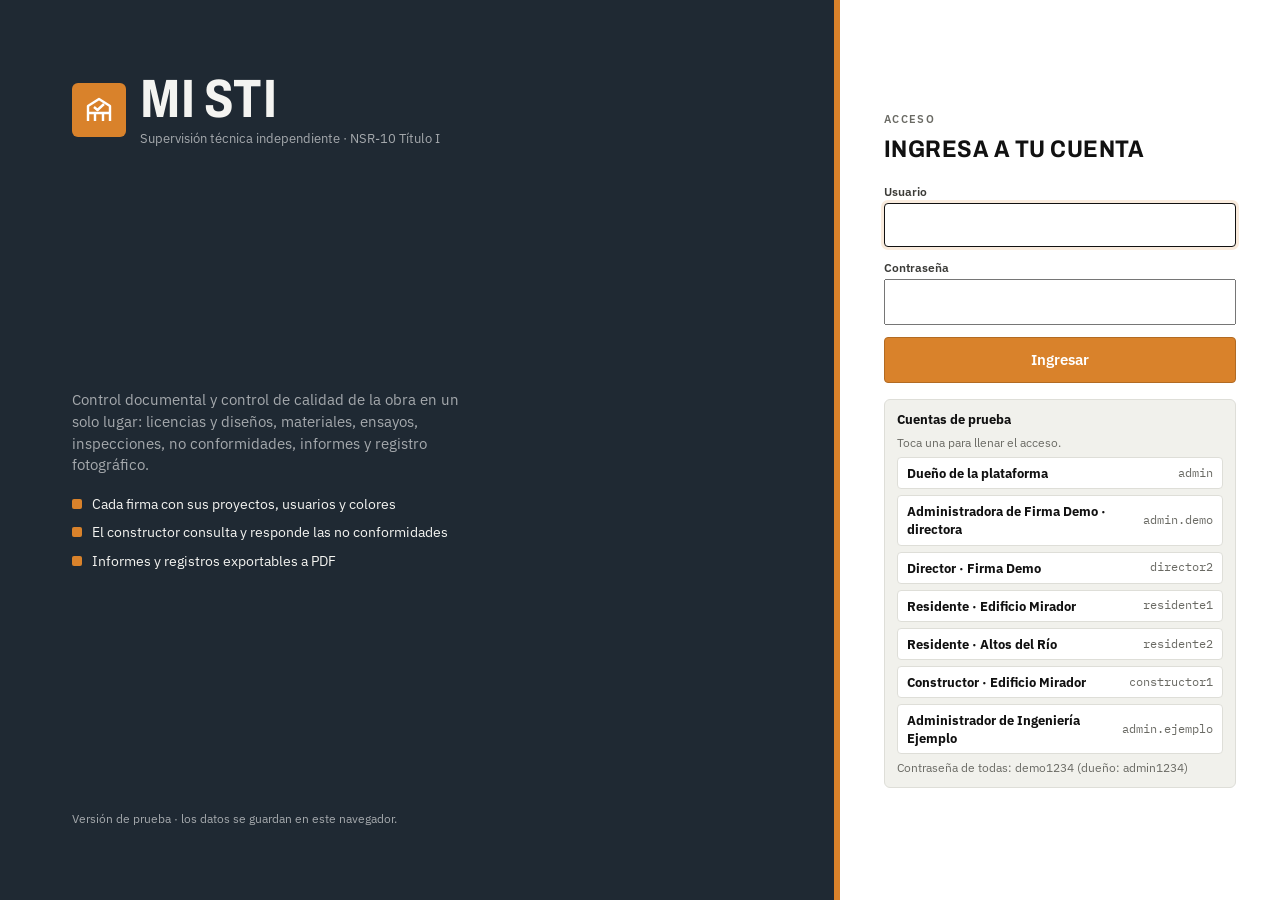
==== index.html @ c98bca93 "Add files via upload" ====
<!doctype html>
<html lang="es">
<head>
<meta charset="utf-8">
<meta name="viewport" content="width=device-width,initial-scale=1,viewport-fit=cover">
<title>Mi STI · Supervisión técnica independiente</title>
<meta name="description" content="Control documental y de calidad para la supervisión técnica independiente (NSR-10 Título I).">
<link rel="icon" href="data:image/svg+xml,%3Csvg xmlns='http://www.w3.org/2000/svg' viewBox='0 0 32 32'%3E%3Crect width='32' height='32' rx='6' fill='%231f2933'/%3E%3Cpath d='M7 25V13l9-6 9 6v12M7 19h18' fill='none' stroke='%23d9822b' stroke-width='2.6' stroke-linejoin='round'/%3E%3C/svg%3E">
<link rel="preconnect" href="https://fonts.googleapis.com">
<link rel="preconnect" href="https://fonts.gstatic.com" crossorigin>
<link rel="stylesheet" href="https://fonts.googleapis.com/css2?family=Archivo:wdth,wght@75..100,500..800&family=IBM+Plex+Sans:wght@400;500;600;700&family=IBM+Plex+Mono:wght@400;500&display=swap">
<link rel="stylesheet" href="css/app.css">
</head>
<body>
<div id="loginRoot" hidden></div>
<div class="app" id="app" hidden>
  <aside class="rail" aria-label="Módulos">
    <div class="brand"><span class="logo" id="railLogo"></span><span><b>MI STI</b><small id="railFirm"></small></span></div>
    <nav class="nav" id="nav"></nav>
    <div class="railfoot">Versión de prueba · datos guardados en este navegador.</div>
  </aside>
  <div class="main">
    <header class="top">
      <div class="proj"><select id="projSel" aria-label="Proyecto"></select><span id="topSub"></span></div>
      <span class="aiBox" id="aiBox"><i></i><span>Conectando IA…</span></span>
      <div class="userbox" id="userBox"></div>
    </header>
    <div class="ro" id="roBanner" hidden></div>
    <main class="content" id="view"></main>
  </div>
</div>
<div class="scrim" id="scrim" hidden></div>
<aside class="sheet" id="sheet" hidden role="dialog" aria-modal="true"></aside>
<div class="lightbox" id="lightbox" hidden></div>
<div class="toast" id="toast" hidden></div>
<noscript><p style="padding:20px">Mi STI necesita JavaScript.</p></noscript>
<script src="js/datos.js"></script>
<script src="js/core.js"></script>
<script src="js/vistas.js"></script>
<script src="js/acciones.js"></script>
</body>
</html>
---- css/app.css ----
/* Mi STI. La paleta (--rail y --y) la define cada empresa; ver js/core.js > aplicarPaleta(). Los colores de estado se mantienen porque comunican resultado. */
:root{
  --bg:#f4f4f1; --surface:#ffffff; --surface-2:#f1f1ec; --line:#deded8; --line-strong:#b5b5ad;
  --ink:#111111; --ink-2:#3b3b38; --ink-3:#6a6a64;
  --y:#d9822b; --y-ink:#ffffff; --y-soft:#fbeadb; --y-line:#b8661a;
  --rail:#1f2933; --rail-ink:#f4f4f1; --rail-dim:#a9b1ba; --rail-active:#2c3843;
  --good:#1d7a3e; --good-bg:#e0f2e6; --warn:#7d5a00; --warn-bg:#fff0c2; --serious:#a34a0e; --serious-bg:#fde5d4;
  --crit:#b3261e; --crit-bg:#fbe1de; --late:#5f3d9e; --late-bg:#ece5f8; --muted-bg:#ebebe6;
  --shadow:0 1px 2px rgba(0,0,0,.06),0 10px 28px rgba(0,0,0,.10);
  --f-display:"Archivo","Arial Narrow",Arial,sans-serif;
  --f-body:"IBM Plex Sans",system-ui,-apple-system,"Segoe UI",Roboto,sans-serif;
  --f-mono:"IBM Plex Mono",ui-monospace,Menlo,Consolas,monospace;
}
*{box-sizing:border-box}
[hidden]{display:none!important}
html,body{height:100%}
body{background:var(--bg);color:var(--ink);font-family:var(--f-body);font-size:14px;line-height:1.45;margin:0}
button,input,select,textarea{font:inherit;color:inherit}
button{cursor:pointer}
:focus-visible{outline:2px solid var(--y);outline-offset:2px}
h1,h2,h3{font-family:var(--f-display);font-weight:700;margin:0;text-wrap:balance}
h1{font-size:clamp(24px,3.2vw,32px);font-stretch:82%;letter-spacing:.01em;text-transform:uppercase}
h2{font-size:18px;font-stretch:88%;text-transform:uppercase;letter-spacing:.02em}
h3{font-size:15.5px}
.mono{font-family:var(--f-mono)}
.muted{color:var(--ink-3)}
.eyebrow{font-size:11px;text-transform:uppercase;letter-spacing:.12em;color:var(--ink-3);font-weight:600}

.app{display:grid;grid-template-columns:236px minmax(0,1fr);min-height:100%}
.rail{background:var(--rail);color:var(--rail-ink);padding:18px 12px;display:flex;flex-direction:column;gap:18px;position:sticky;top:0;height:100vh;overflow:auto;border-right:4px solid var(--y)}
.brand{display:flex;align-items:center;gap:10px;padding:0 6px}
.brand .logo{width:36px;height:36px;border-radius:4px;background:var(--y);color:var(--y-ink);display:grid;place-items:center;overflow:hidden;flex:none}
.brand .logo img{width:100%;height:100%;object-fit:contain;background:#fff}
.brand .logo svg{width:22px;height:22px}
.brand b{font-family:var(--f-display);font-size:20px;font-stretch:78%;font-weight:800;letter-spacing:.03em;display:block;line-height:1;white-space:nowrap}
.brand small{display:block;color:var(--rail-dim);font-size:11.5px;line-height:1.25;margin-top:3px}
.nav{display:flex;flex-direction:column;gap:2px}
.nav button{border:0;background:none;color:var(--rail-ink);text-align:left;padding:9px 10px;border-radius:4px;display:flex;align-items:center;gap:10px;font-weight:500}
.nav button:hover{background:var(--rail-active)}
.nav button[aria-current="page"]{background:var(--rail-active);box-shadow:inset 4px 0 0 var(--y);color:var(--rail-ink);font-weight:700}
.nav svg{width:18px;height:18px;flex:none}
.nav .badge{margin-left:auto;font-family:var(--f-mono);font-size:11px;background:var(--y);color:var(--y-ink);border-radius:9px;padding:0 6px;font-weight:600}
.nav .sep{height:1px;background:var(--rail-active);margin:8px 4px}
.railfoot{margin-top:auto;color:var(--rail-dim);font-size:11.5px;padding:0 6px}

.main{min-width:0;display:flex;flex-direction:column}
.top{position:sticky;top:0;z-index:10;background:var(--surface);border-bottom:1px solid var(--line);padding:10px clamp(16px,3vw,28px);display:flex;flex-wrap:wrap;align-items:center;gap:10px 16px}
.top .proj{min-width:0;flex:1 1 240px;display:flex;flex-direction:column;gap:2px}
.top .proj select{font-family:var(--f-display);font-size:17px;font-weight:700;font-stretch:85%;border:0;background:transparent;padding:0;max-width:100%;text-transform:uppercase;cursor:pointer}
.top .proj span{font-size:12px;color:var(--ink-3)}
.roles{display:flex;align-items:center;gap:8px;flex-wrap:wrap}
.roles label{font-size:12px;color:var(--ink-3)}
.seg{display:inline-flex;border:1.5px solid var(--ink);border-radius:4px;overflow:hidden}
.seg button{border:0;background:var(--surface);padding:6px 11px;font-size:13px;font-weight:600;border-right:1px solid var(--line)}
.seg button:last-child{border-right:0}
.seg button[aria-pressed="true"]{background:var(--ink);color:var(--bg)}
.aiBox{display:inline-flex;align-items:center;gap:8px;font-size:12.5px;color:var(--ink-3)}
.aiBox i{width:8px;height:8px;border-radius:50%;background:var(--ink-3)}
.aiBox.on i{background:var(--good)}
.ro{background:var(--y);color:var(--y-ink);padding:8px clamp(16px,3vw,28px);font-size:13px;font-weight:500}
.content{padding-inline:clamp(16px,3vw,28px);padding-block:22px 64px;display:flex;flex-direction:column;gap:20px;max-width:1280px;width:100%}
.phead{display:flex;flex-wrap:wrap;align-items:flex-end;justify-content:space-between;gap:12px;border-bottom:3px solid var(--ink);padding-bottom:12px}
.phead p{margin:4px 0 0;color:var(--ink-2);max-width:72ch}
.actions{display:flex;flex-wrap:wrap;gap:8px;align-items:center}

.btn{border:1.5px solid var(--line-strong);background:var(--surface);padding:7px 13px;border-radius:4px;font-weight:600;display:inline-flex;align-items:center;gap:6px;white-space:nowrap;font-size:13.5px}
.btn:hover{border-color:var(--ink)}
.btn.primary{background:var(--y);border-color:var(--y-line);color:var(--y-ink)}
.btn.primary:hover{filter:brightness(1.07)}
.btn.dark{background:var(--ink);border-color:var(--ink);color:var(--bg)}
.btn.ok{background:var(--good);border-color:var(--good);color:#fff}
.btn.danger{color:var(--crit);border-color:var(--crit)}
.btn.ai{background:var(--rail);border-color:var(--rail);color:var(--rail-ink)}
.btn.small{padding:4px 9px;font-size:12.5px}
.btn:disabled{opacity:.45;cursor:not-allowed}
.btn svg{width:15px;height:15px;flex:none}
.link{border:0;background:none;color:var(--ink);padding:0;font-weight:600;text-decoration:underline;text-decoration-color:var(--y-line);text-decoration-thickness:2px;text-underline-offset:3px;text-align:left}

.panel{background:var(--surface);border:1px solid var(--line);border-radius:6px;padding:16px;display:flex;flex-direction:column;gap:12px;min-width:0}
.panel>header{display:flex;flex-wrap:wrap;justify-content:space-between;align-items:center;gap:8px}
.panel.hl{border:2px solid var(--ink);box-shadow:inset 0 4px 0 var(--y)}
.grid2{display:grid;grid-template-columns:minmax(0,1.2fr) minmax(0,1fr);gap:16px;align-items:start}
@media (max-width:980px){.grid2{grid-template-columns:1fr}}

.kpis{display:grid;grid-template-columns:repeat(auto-fit,minmax(190px,1fr));gap:12px}
.kpi{background:var(--surface);border:1px solid var(--line);border-top:4px solid var(--ink);border-radius:4px;padding:14px;text-align:left;display:flex;flex-direction:column;gap:6px;min-width:0}
.kpi:hover{border-top-color:var(--y)}
.kpi .k{font-size:11.5px;color:var(--ink-3);font-weight:600;text-transform:uppercase;letter-spacing:.08em}
.kpi .v{font-family:var(--f-display);font-size:32px;font-weight:800;font-stretch:80%;line-height:1}
.kpi .v small{font-size:15px;color:var(--ink-3);font-weight:500}
.kpi .d{font-size:12.5px;color:var(--ink-2)}
.bar{height:6px;background:var(--surface-2);display:flex;overflow:hidden;gap:2px}
.bar i{display:block;height:100%}

.chip{display:inline-flex;align-items:center;gap:5px;font-size:12px;font-weight:600;padding:2px 9px;border-radius:3px;white-space:nowrap;background:var(--muted-bg);color:var(--ink-2)}
.chip::before{content:"";width:7px;height:7px;border-radius:50%;background:currentColor;opacity:.85}
.c-good{background:var(--good-bg);color:var(--good)}
.c-warn{background:var(--warn-bg);color:var(--warn)}
.c-serious{background:var(--serious-bg);color:var(--serious)}
.c-crit{background:var(--crit-bg);color:var(--crit)}
.c-late{background:var(--late-bg);color:var(--late)}
.c-y{background:var(--y);color:var(--y-ink)}
.c-dark{background:var(--rail);color:var(--rail-ink)}
.tag{font-family:var(--f-mono);font-size:11.5px;padding:1px 6px;border-radius:3px;background:var(--surface-2);border:1px solid var(--line);color:var(--ink-2);white-space:nowrap}

.tablewrap{overflow-x:auto;border:1px solid var(--line);border-radius:4px}
table{border-collapse:collapse;width:100%}
th,td{padding:9px 11px;text-align:left;vertical-align:top;border-bottom:1px solid var(--line)}
thead th{background:var(--ink);color:var(--bg);font-size:11px;text-transform:uppercase;letter-spacing:.08em;font-weight:600;white-space:nowrap}
tbody tr:last-child td{border-bottom:0}
tbody tr.click{cursor:pointer}
tbody tr.click:hover td{background:var(--y-soft)}
td.n{font-family:var(--f-mono);font-variant-numeric:tabular-nums;white-space:nowrap}
.lo{color:var(--crit);font-weight:700}
.sub{display:block;font-size:12px;color:var(--ink-3)}

.alerts{display:flex;flex-direction:column;gap:6px}
.alert{display:grid;grid-template-columns:auto minmax(0,1fr);gap:10px;align-items:start;padding:9px 11px;border:1px solid var(--line);border-radius:4px;background:var(--surface);text-align:left;width:100%}
.alert:hover{border-color:var(--ink)}
.alert b{font-weight:600;display:block}
.alert span{font-size:12.5px;color:var(--ink-2)}
.empty{padding:28px 16px;text-align:center;color:var(--ink-3);border:1.5px dashed var(--line-strong);border-radius:4px}

.tabs{display:flex;gap:2px;border-bottom:2px solid var(--line);overflow-x:auto}
.tab{border:0;background:none;padding:9px 14px 8px;font-family:var(--f-display);font-stretch:88%;font-size:15.5px;font-weight:700;text-transform:uppercase;color:var(--ink-3);border-bottom:4px solid transparent;margin-bottom:-2px;white-space:nowrap;display:flex;align-items:center;gap:7px}
.tab[aria-selected="true"]{color:var(--ink);border-bottom-color:var(--y)}
.tab .cnt{font-family:var(--f-mono);font-size:11px;background:var(--surface-2);border-radius:9px;padding:0 6px;color:var(--ink-2)}
.tab .cnt.bad{background:var(--crit);color:#fff}

.drop{border:2px dashed var(--line-strong);border-radius:6px;padding:16px;background:var(--surface);display:flex;flex-wrap:wrap;align-items:center;gap:12px;justify-content:space-between}
.drop.over{border-color:var(--y-line);background:var(--y-soft)}
.drop b{font-family:var(--f-display);font-size:16px;font-stretch:88%;text-transform:uppercase}
.busy{display:flex;align-items:center;gap:10px;padding:12px 14px;border-radius:4px;background:var(--rail);color:var(--rail-ink);font-weight:500}
.spin{width:16px;height:16px;border-radius:50%;border:2px solid currentColor;border-right-color:transparent;animation:sp .9s linear infinite;flex:none}
@keyframes sp{to{transform:rotate(360deg)}}
.note{font-size:12.5px;padding:8px 10px;border-radius:4px;background:var(--warn-bg);color:var(--warn)}
.note.ok{background:var(--good-bg);color:var(--good)}
.note.y{background:var(--y-soft);color:var(--ink);border-left:4px solid var(--y-line)}
.note.bad{background:var(--crit-bg);color:var(--crit)}

.form{display:grid;grid-template-columns:repeat(2,minmax(0,1fr));gap:10px 12px}
.form label,.fl{display:flex;flex-direction:column;gap:3px;font-size:12px;color:var(--ink-2);font-weight:600;min-width:0}
.form .full{grid-column:1/-1}
input[type=text],input[type=date],input[type=number],select,textarea{border:1.5px solid var(--line-strong);background:var(--surface);border-radius:4px;padding:7px 9px;min-width:0;width:100%;font-weight:400}
input:focus,select:focus,textarea:focus{border-color:var(--ink);outline:none;box-shadow:0 0 0 3px var(--y-soft)}
textarea{resize:vertical;min-height:70px}
input:disabled,select:disabled,textarea:disabled{background:var(--surface-2);color:var(--ink-2)}
@media (max-width:560px){.form{grid-template-columns:1fr}}
.kv{display:grid;grid-template-columns:minmax(120px,auto) minmax(0,1fr);gap:4px 14px;font-size:13px}
.kv dt{color:var(--ink-3)}
.kv dd{margin:0;font-weight:500;min-width:0;overflow-wrap:anywhere}
details.raw summary{cursor:pointer;font-size:12.5px;font-weight:600}
details.raw pre{white-space:pre-wrap;font-family:var(--f-mono);font-size:11.5px;max-height:240px;overflow:auto;background:var(--surface-2);padding:10px;border-radius:4px;margin:8px 0 0}

.scrim{position:fixed;inset:0;background:rgba(0,0,0,.5);z-index:30}
.sheet{position:fixed;top:0;right:0;bottom:0;width:min(640px,100%);background:var(--surface);z-index:31;box-shadow:var(--shadow);display:flex;flex-direction:column;border-left:4px solid var(--y)}
.sheet .sh{display:flex;justify-content:space-between;align-items:flex-start;gap:12px;padding:14px 18px;border-bottom:1px solid var(--line)}
.sheet .sb{overflow:auto;padding:16px 18px 28px;display:flex;flex-direction:column;gap:16px}
.sheet .sf{border-top:1px solid var(--line);padding:12px 18px;display:flex;flex-wrap:wrap;gap:8px;justify-content:flex-end}
.x{border:0;background:var(--surface-2);width:34px;height:34px;border-radius:4px;font-size:18px;flex:none}

.revlist{display:flex;flex-direction:column;border:1px solid var(--line);border-radius:4px;overflow:hidden}
.revitem{display:grid;grid-template-columns:minmax(0,1fr) auto;gap:4px 10px;padding:9px 11px;border-top:1px solid var(--line)}
.revitem:first-child{border-top:0}
.revitem .o{grid-column:1/-1;font-size:12.5px;color:var(--ink-2)}
.revitem select{width:auto;padding:3px 6px;font-size:12.5px}

.items{display:flex;flex-direction:column;gap:6px}
.item{border:1px solid var(--line);border-left:5px solid var(--line);border-radius:4px;padding:9px 11px;display:grid;grid-template-columns:28px minmax(0,1fr) auto;gap:6px 8px;align-items:start;background:var(--surface)}
.item.C{border-left-color:var(--good)} .item.NC{border-left-color:var(--crit)} .item.NA{border-left-color:var(--ink-3)} .item.FX{border-left-color:var(--y)}
.item .nn{font-family:var(--f-mono);font-size:12px;color:var(--ink-3);padding-top:2px}
.item .ans{display:flex;gap:4px;flex-wrap:wrap}
.item .ans button{border:1.5px solid var(--line-strong);background:var(--surface);border-radius:4px;padding:4px 9px;font-size:12.5px;font-weight:600}
.item .ans .bC[aria-pressed="true"]{background:var(--good);border-color:var(--good);color:#fff}
.item .ans .bNC[aria-pressed="true"]{background:var(--crit);border-color:var(--crit);color:#fff}
.item .ans .bNA[aria-pressed="true"]{background:var(--ink-3);border-color:var(--ink-3);color:#fff}
.item .more{grid-column:2/-1;display:flex;flex-direction:column;gap:6px}
.item .more .row{display:flex;flex-wrap:wrap;gap:6px;align-items:center}
@media (max-width:620px){.item{grid-template-columns:24px minmax(0,1fr)}.item .ans{grid-column:2}}

.cards{display:grid;grid-template-columns:repeat(auto-fill,minmax(270px,1fr));gap:12px}
.card{background:var(--surface);border:1px solid var(--line);border-top:4px solid var(--ink);border-radius:4px;padding:13px 14px;text-align:left;display:flex;flex-direction:column;gap:8px;min-width:0}
.card:hover{border-top-color:var(--y)}
.card h3{font-size:16px;font-stretch:90%}
.card .meta{font-size:12.5px;color:var(--ink-2);display:flex;flex-wrap:wrap;gap:4px 12px}
.card .chips{display:flex;flex-wrap:wrap;gap:6px}
.card .thumbs{display:flex;gap:4px}
.card .thumbs img{width:44px;height:44px;object-fit:cover;border-radius:3px}

.filters{display:flex;flex-wrap:wrap;gap:10px;align-items:flex-end;background:var(--surface);border:1px solid var(--line);border-radius:4px;padding:10px 12px}
.filters label{display:flex;flex-direction:column;gap:3px;font-size:11.5px;font-weight:600;color:var(--ink-2)}
.filters input,.filters select{width:auto}

.photos{display:grid;grid-template-columns:repeat(auto-fill,minmax(96px,1fr));gap:8px}
.photo{position:relative;aspect-ratio:1;border-radius:4px;overflow:hidden;border:1px solid var(--line);background:var(--surface-2)}
.photo img{width:100%;height:100%;object-fit:cover;display:block;cursor:zoom-in}
.photo .del{position:absolute;top:4px;right:4px;border:0;background:rgba(0,0,0,.7);color:#fff;width:24px;height:24px;border-radius:3px;font-size:14px;line-height:1}
.photo.add{display:grid;place-items:center;align-content:center;gap:4px;border:2px dashed var(--line-strong);cursor:pointer;color:var(--ink-2);font-size:12px;font-weight:600;text-align:center;padding:6px}
.photo.add svg{width:22px;height:22px}
.photo.add:hover{border-color:var(--ink);background:var(--y-soft)}
.lightbox{position:fixed;inset:0;background:rgba(0,0,0,.88);z-index:60;display:grid;place-items:center;padding:20px}
.lightbox img{max-width:100%;max-height:100%;border:3px solid var(--y)}

.thread{display:flex;flex-direction:column;gap:10px}
.msg{border:1px solid var(--line);border-left:5px solid var(--y);border-radius:4px;padding:10px 12px;display:flex;flex-direction:column;gap:6px}
.msg .who{font-size:12px;color:var(--ink-3);display:flex;justify-content:space-between;gap:8px;flex-wrap:wrap}

.chart{border:1px solid var(--line);border-radius:4px;background:var(--surface);overflow-x:auto}
.chart svg{display:block;width:100%;height:auto}
@media (max-width:520px){.chart svg{min-width:480px}}

.syscards{display:grid;grid-template-columns:repeat(auto-fill,minmax(220px,1fr));gap:8px}
.sys{border:1.5px solid var(--line-strong);border-radius:4px;padding:10px 12px;display:flex;gap:10px;align-items:flex-start;cursor:pointer;background:var(--surface)}
.sys:has(input:checked){border-color:var(--ink);background:var(--y-soft);box-shadow:inset 4px 0 0 var(--y)}
.sys input{margin-top:3px;accent-color:var(--y-line)}
.sys b{display:block;font-size:13.5px}
.sys span span{font-size:12px;color:var(--ink-3)}

.paperwrap{background:var(--surface-2);border:1px solid var(--line);border-radius:6px;padding:clamp(10px,3vw,28px);overflow-x:auto}
.paper,.pdfdoc{background:#fff;color:#151515;font-family:"IBM Plex Sans",Arial,sans-serif;font-size:12.5px;line-height:1.45}
.paper{max-width:820px;margin:0 auto;padding:clamp(18px,4vw,40px);box-shadow:var(--shadow)}
.pdfdoc{width:720px;padding:0}
.paper h2,.pdfdoc h2{font-size:13px;margin:16px 0 4px;padding:4px 8px;background:var(--rail);color:var(--rail-ink);border-left:6px solid var(--y);text-transform:uppercase;letter-spacing:.06em;font-family:"Archivo",Arial,sans-serif}
.paper table,.pdfdoc table{font-size:11px;margin-top:6px;border-collapse:collapse;width:100%;table-layout:fixed}
.paper th,.paper td,.pdfdoc th,.pdfdoc td{border:1px solid #bdbdb5;padding:4px 6px;color:#151515;text-align:left;vertical-align:top;overflow-wrap:anywhere;word-break:normal}
.paper thead th,.pdfdoc thead th{background:var(--y-soft);color:#151515;font-size:10px;letter-spacing:.03em;white-space:normal;text-transform:uppercase;border-bottom:2px solid var(--y)}
.paper tbody th,.pdfdoc tbody th{background:#f3f3ee;font-weight:600;width:22%;text-transform:none;letter-spacing:0;font-size:11.5px}
.hdr{display:grid;grid-template-columns:auto minmax(0,1fr);gap:14px;align-items:center;border:2px solid var(--rail);border-bottom:6px solid var(--y);padding:10px 12px}
.hdr img{max-height:50px;max-width:120px}
.hdr .lg{width:50px;height:50px;border:1px dashed #999;display:grid;place-items:center;font-size:9.5px;color:#666;text-align:center}
.hdr .t{font-size:13.5px;font-weight:700;margin-top:4px;text-transform:uppercase;font-family:"Archivo",Arial,sans-serif;letter-spacing:.03em}
.firmas{display:grid;grid-template-columns:1fr 1fr;gap:28px;margin-top:34px}
.firmas div{border-top:1.5px solid #111;padding-top:6px;font-size:11.5px}
.pgrid{display:grid;grid-template-columns:repeat(3,1fr);gap:8px;margin-top:6px}
.pgrid figure{margin:0;border:1px solid #bdbdb5;padding:4px;break-inside:avoid}
.pgrid img{width:100%;height:150px;object-fit:cover;display:block}
.pgrid figcaption{font-size:10px;color:#555;margin-top:3px}
.paper p,.pdfdoc p{margin:6px 0}
.st-ok{color:#1d7a3e;font-weight:700}.st-nc{color:#b3261e;font-weight:700}

.toast{position:fixed;left:50%;transform:translateX(-50%);bottom:20px;background:var(--rail);color:var(--rail-ink);padding:10px 16px;border-radius:4px;z-index:70;max-width:calc(100% - 32px);box-shadow:var(--shadow);font-size:13.5px;font-weight:500}
.confirm{display:flex;flex-wrap:wrap;gap:8px;align-items:center;background:var(--crit-bg);color:var(--crit);padding:9px 11px;border-radius:4px;font-size:13px}

@media (max-width:860px){
  .app{grid-template-columns:1fr}
  .rail{position:static;height:auto;flex-direction:row;align-items:center;padding:10px 12px;gap:10px;overflow-x:auto;border-right:0;border-bottom:4px solid var(--y)}
  .brand small,.railfoot,.nav .sep,.brand b{display:none}
  .nav{flex-direction:row}
  .nav button{white-space:nowrap;padding:7px 9px}
  .nav button[aria-current="page"]{box-shadow:inset 0 -3px 0 var(--y)}
  .top{position:static}
}
@media (prefers-reduced-motion:reduce){.spin{animation:none}}

/* ===================== Mi STI: acceso, administración, paletas, informes ===================== */
.login{min-height:100vh;display:grid;grid-template-columns:minmax(0,1fr) minmax(320px,440px);background:var(--bg)}
.login .hero{background:var(--rail);color:var(--rail-ink);padding:clamp(28px,6vw,72px);display:flex;flex-direction:column;justify-content:space-between;gap:28px;border-right:6px solid var(--y)}
.login .hero .mark{display:flex;align-items:center;gap:14px}
.login .hero .mark .logo{width:54px;height:54px;border-radius:6px;background:var(--y);color:var(--y-ink);display:grid;place-items:center}
.login .hero .mark .logo svg{width:32px;height:32px}
.login .hero h1{font-size:clamp(34px,5vw,54px);font-stretch:78%;line-height:1}
.login .hero p{max-width:46ch;color:var(--rail-dim);font-size:15px;margin:0}
.login .hero ul{margin:0;padding:0;list-style:none;display:grid;gap:8px;color:var(--rail-ink);font-size:14px}
.login .hero li::before{content:"";display:inline-block;width:10px;height:10px;background:var(--y);margin-right:10px;border-radius:2px}
.login .box{padding:clamp(24px,5vw,56px) clamp(20px,4vw,44px);display:flex;flex-direction:column;justify-content:center;gap:16px;background:var(--surface)}
.login .box form{display:flex;flex-direction:column;gap:12px}
.login .box input{width:100%;font-size:15px;padding:10px 12px}
.login .box .btn.primary{justify-content:center;padding:11px;font-size:15px}
.login .err{background:var(--crit-bg);color:var(--crit);padding:8px 10px;border-radius:4px;font-size:13px}
.demo-acc{border:1px solid var(--line);border-radius:6px;padding:10px 12px;display:flex;flex-direction:column;gap:6px;background:var(--surface-2)}
.demo-acc button{display:flex;justify-content:space-between;gap:10px;align-items:center;border:1px solid var(--line);background:var(--surface);border-radius:4px;padding:6px 9px;text-align:left;font-size:12.5px}
.demo-acc button:hover{border-color:var(--y-line);background:var(--y-soft)}
.demo-acc button span{color:var(--ink-3);font-family:var(--f-mono);font-size:11.5px}
@media (max-width:820px){.login{grid-template-columns:1fr}.login .hero{border-right:0;border-bottom:6px solid var(--y)}}

.userbox{display:flex;align-items:center;gap:10px;font-size:12.5px}
.userbox .av{width:32px;height:32px;border-radius:50%;background:var(--y);color:var(--y-ink);display:grid;place-items:center;font-weight:700;font-size:12px;flex:none}
.userbox b{display:block;font-size:13px;line-height:1.2}
.userbox span{color:var(--ink-3)}
.rolechip{font-size:11px;font-weight:700;text-transform:uppercase;letter-spacing:.06em;background:var(--y-soft);color:var(--ink);border:1px solid var(--y-line);border-radius:3px;padding:1px 6px}

.pal{display:grid;grid-template-columns:repeat(auto-fill,minmax(150px,1fr));gap:8px}
.pal label{border:1.5px solid var(--line-strong);border-radius:6px;overflow:hidden;cursor:pointer;background:var(--surface);display:flex;flex-direction:column}
.pal label:has(input:checked){border-color:var(--ink);box-shadow:0 0 0 3px var(--y-soft)}
.pal input{position:absolute;opacity:0;pointer-events:none}
.pal .sw{display:grid;grid-template-columns:2fr 1fr 1fr;height:44px}
.pal .nm{padding:6px 8px;font-size:12.5px;font-weight:600}
.pal .nm small{display:block;font-weight:400;color:var(--ink-3)}
.colorrow{display:flex;gap:14px;flex-wrap:wrap;align-items:center}
.colorrow label{display:flex;align-items:center;gap:8px;font-size:12.5px;font-weight:600}
.colorrow input[type=color]{width:42px;height:32px;border:1px solid var(--line-strong);border-radius:4px;padding:2px;background:var(--surface)}

.ensframe{width:100%;height:calc(100vh - 170px);min-height:620px;border:1px solid var(--line);border-radius:6px;background:#fff;display:block}
.avtable td{vertical-align:middle}
.avtable input[type=text],.avtable input[type=number]{padding:5px 7px}
.avtable .pc{width:96px}
.pbar{height:8px;background:var(--surface-2);border-radius:4px;overflow:hidden;min-width:70px}
.pbar i{display:block;height:100%;background:var(--y)}
.secnum{display:inline-grid;place-items:center;width:24px;height:24px;border-radius:50%;background:var(--y);color:var(--y-ink);font-size:12px;font-weight:700;margin-right:8px;font-family:var(--f-body)}
.selph{display:grid;grid-template-columns:repeat(auto-fill,minmax(140px,1fr));gap:10px}
.selph figure{margin:0;border:1.5px solid var(--line);border-radius:6px;overflow:hidden;background:var(--surface);display:flex;flex-direction:column;position:relative}
.selph figure.on{border-color:var(--y-line);box-shadow:0 0 0 3px var(--y-soft)}
.selph img{width:100%;aspect-ratio:4/3;object-fit:cover;display:block;cursor:pointer}
.selph figcaption{padding:5px 7px;font-size:11.5px;color:var(--ink-2);display:flex;flex-direction:column;gap:4px}
.selph figcaption input{font-size:11.5px;padding:4px 6px}
.selph .ck{position:absolute;top:6px;left:6px;width:24px;height:24px;border-radius:4px;background:rgba(255,255,255,.92);border:1.5px solid var(--line-strong);display:grid;place-items:center;font-weight:700;color:var(--y-ink)}
.selph figure.on .ck{background:var(--y);border-color:var(--y-line)}
.pgrid2{display:grid;grid-template-columns:repeat(2,1fr);gap:10px;margin-top:6px}
.pgrid2 figure{margin:0;border:1px solid #bdbdb5;padding:5px;break-inside:avoid}
.pgrid2 img{width:100%;height:220px;object-fit:cover;display:block}
.pgrid2 figcaption{font-size:10.5px;color:#333;margin-top:4px}
.paper .lead,.pdfdoc .lead{white-space:pre-wrap}
.paper ul,.pdfdoc ul{margin:4px 0 6px;padding-left:18px}
.hdr .meta{display:grid;grid-template-columns:repeat(3,minmax(0,1fr));gap:2px 14px;font-size:10.5px;color:#333;margin-top:6px}
.hdr .meta b{color:#111}
.kpimini{display:flex;flex-wrap:wrap;gap:6px;margin:6px 0}
.kpimini span{border:1px solid #bdbdb5;border-radius:3px;padding:2px 7px;font-size:10.5px}
.adm-grid{display:grid;grid-template-columns:repeat(auto-fill,minmax(280px,1fr));gap:12px}
.pill{display:inline-flex;gap:4px;align-items:center;font-size:11.5px;border:1px solid var(--line);border-radius:12px;padding:1px 8px;background:var(--surface-2)}
.memrow{display:grid;grid-template-columns:minmax(0,1fr) 150px auto;gap:8px;align-items:center;padding:6px 0;border-top:1px solid var(--line)}
.memrow:first-child{border-top:0}
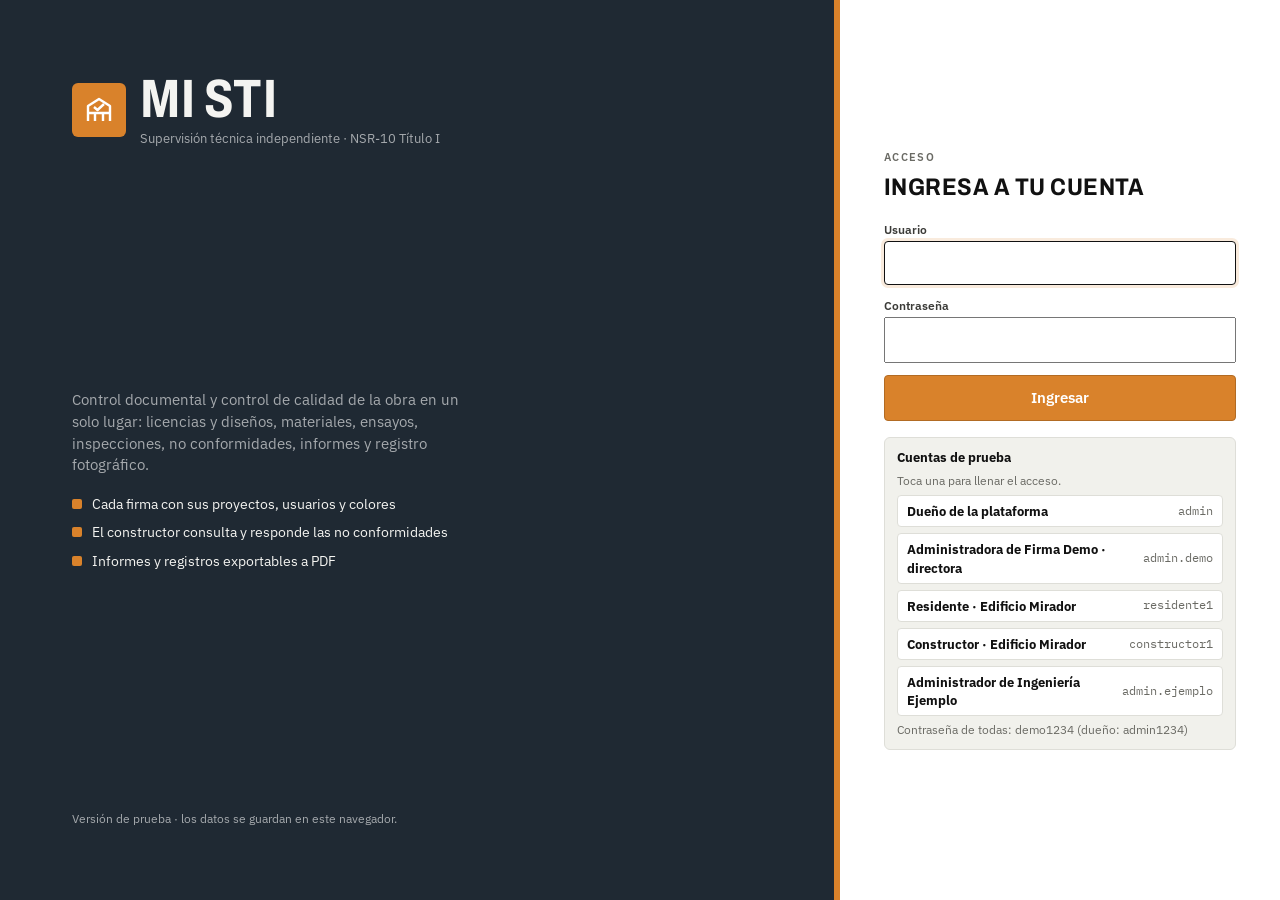
==== commit 1dc7a3e5: "Add files via upload" ====
--- a/index.html
+++ b/index.html
@@ -34,6 +34,8 @@
 <div class="lightbox" id="lightbox" hidden></div>
 <div class="toast" id="toast" hidden></div>
 <noscript><p style="padding:20px">Mi STI necesita JavaScript.</p></noscript>
+<script src="js/ens-concreto.js"></script>
+<script src="js/ens-mamposteria.js"></script>
 <script src="js/datos.js"></script>
 <script src="js/core.js"></script>
 <script src="js/vistas.js"></script>
--- a/css/app.css
+++ b/css/app.css
@@ -319,3 +319,31 @@
 .pill{display:inline-flex;gap:4px;align-items:center;font-size:11.5px;border:1px solid var(--line);border-radius:12px;padding:1px 8px;background:var(--surface-2)}
 .memrow{display:grid;grid-template-columns:minmax(0,1fr) 150px auto;gap:8px;align-items:center;padding:6px 0;border-top:1px solid var(--line)}
 .memrow:first-child{border-top:0}
+
+/* Archivos adjuntos */
+.adjunto{border:1px solid var(--line);border-radius:8px;padding:10px 12px;background:var(--surface-2,#f6f6f3)}
+.adjunto h3{display:flex;align-items:center;gap:6px;font-size:13px;margin:0 0 6px}
+.adjunto h3 svg,.clipi svg{width:15px;height:15px}
+.adj-row{display:flex;justify-content:space-between;align-items:center;gap:10px;flex-wrap:wrap}
+.adj-row .sub{display:block}
+.clipi{display:inline-flex;vertical-align:-2px;color:var(--ink-3,#777)}
+/* Inspecciones: tabla por mes y fases */
+.insptable th.c,.insptable td.c{text-align:center}
+.insptable tr.grp td{background:var(--y-soft,#f7efe4);border-top:2px solid var(--y,#d9822b);font-size:13px;padding:8px 12px}
+.insptable .chip{white-space:nowrap}
+.fasesbar{display:grid;grid-template-columns:repeat(3,1fr);gap:10px}
+.fase{display:flex;flex-direction:column;gap:2px;border:1px solid var(--line);border-left:5px solid var(--line-strong,#bbb);border-radius:8px;padding:10px 12px;background:#fff}
+.fase.ok{border-left-color:var(--good,#1f8a3b)}
+.fase.bad{border-left-color:var(--crit,#c0392b)}
+.fase b{font-size:14px}
+.fase .sub{font-size:12px;color:var(--ink-3,#777)}
+.fasenote{display:flex;justify-content:space-between;align-items:center;gap:10px;flex-wrap:wrap}
+.tab .cnt.ok{background:var(--good,#1f8a3b);color:#fff}
+@media (max-width:700px){.fasesbar{grid-template-columns:1fr}}
+/* Ensayos */
+.enshost{display:block;margin-top:4px}
+.enstabs{margin-top:6px}
+.tab .cnt.late{background:var(--late,#5f3d9e);color:#fff}
+.enssum th.c,.enssum td.c{text-align:center}
+.ensaccion summary{cursor:pointer;list-style:revert}
+.ensaccion[open] summary{margin-bottom:10px}
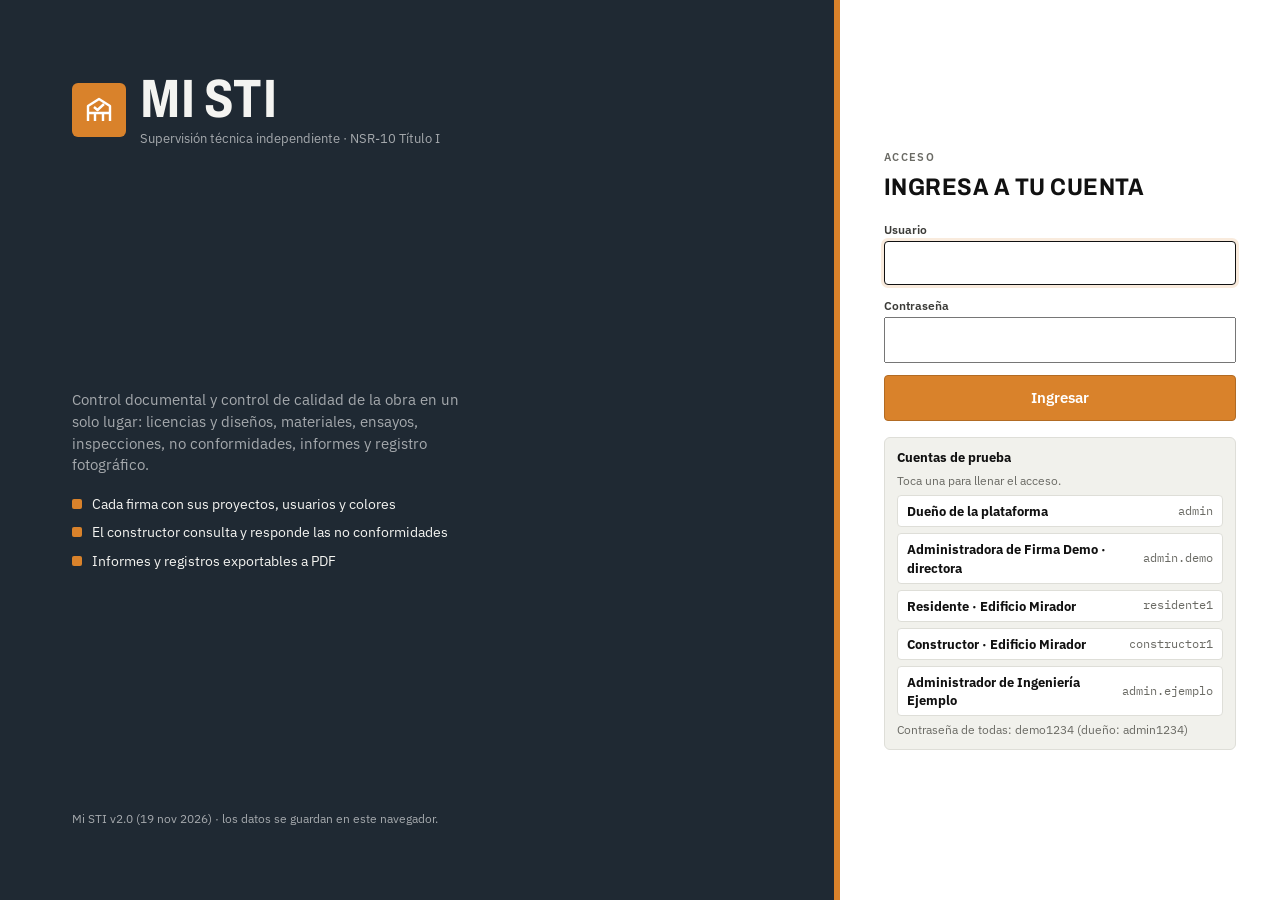
==== commit 7760d9a8: "Add files via upload" ====
--- a/index.html
+++ b/index.html
@@ -9,7 +9,7 @@
 <link rel="preconnect" href="https://fonts.googleapis.com">
 <link rel="preconnect" href="https://fonts.gstatic.com" crossorigin>
 <link rel="stylesheet" href="https://fonts.googleapis.com/css2?family=Archivo:wdth,wght@75..100,500..800&family=IBM+Plex+Sans:wght@400;500;600;700&family=IBM+Plex+Mono:wght@400;500&display=swap">
-<link rel="stylesheet" href="css/app.css">
+<link rel="stylesheet" href="css/app.css?v=2.0">
 </head>
 <body>
 <div id="loginRoot" hidden></div>
@@ -17,7 +17,7 @@
   <aside class="rail" aria-label="Módulos">
     <div class="brand"><span class="logo" id="railLogo"></span><span><b>MI STI</b><small id="railFirm"></small></span></div>
     <nav class="nav" id="nav"></nav>
-    <div class="railfoot">Versión de prueba · datos guardados en este navegador.</div>
+    <div class="railfoot">Mi STI v2.0 (19 nov 2026) · datos guardados en este navegador.</div>
   </aside>
   <div class="main">
     <header class="top">
@@ -34,11 +34,11 @@
 <div class="lightbox" id="lightbox" hidden></div>
 <div class="toast" id="toast" hidden></div>
 <noscript><p style="padding:20px">Mi STI necesita JavaScript.</p></noscript>
-<script src="js/ens-concreto.js"></script>
-<script src="js/ens-mamposteria.js"></script>
-<script src="js/datos.js"></script>
-<script src="js/core.js"></script>
-<script src="js/vistas.js"></script>
-<script src="js/acciones.js"></script>
+<script src="js/ens-concreto.js?v=2.0"></script>
+<script src="js/ens-mamposteria.js?v=2.0"></script>
+<script src="js/datos.js?v=2.0"></script>
+<script src="js/core.js?v=2.0"></script>
+<script src="js/vistas.js?v=2.0"></script>
+<script src="js/acciones.js?v=2.0"></script>
 </body>
 </html>
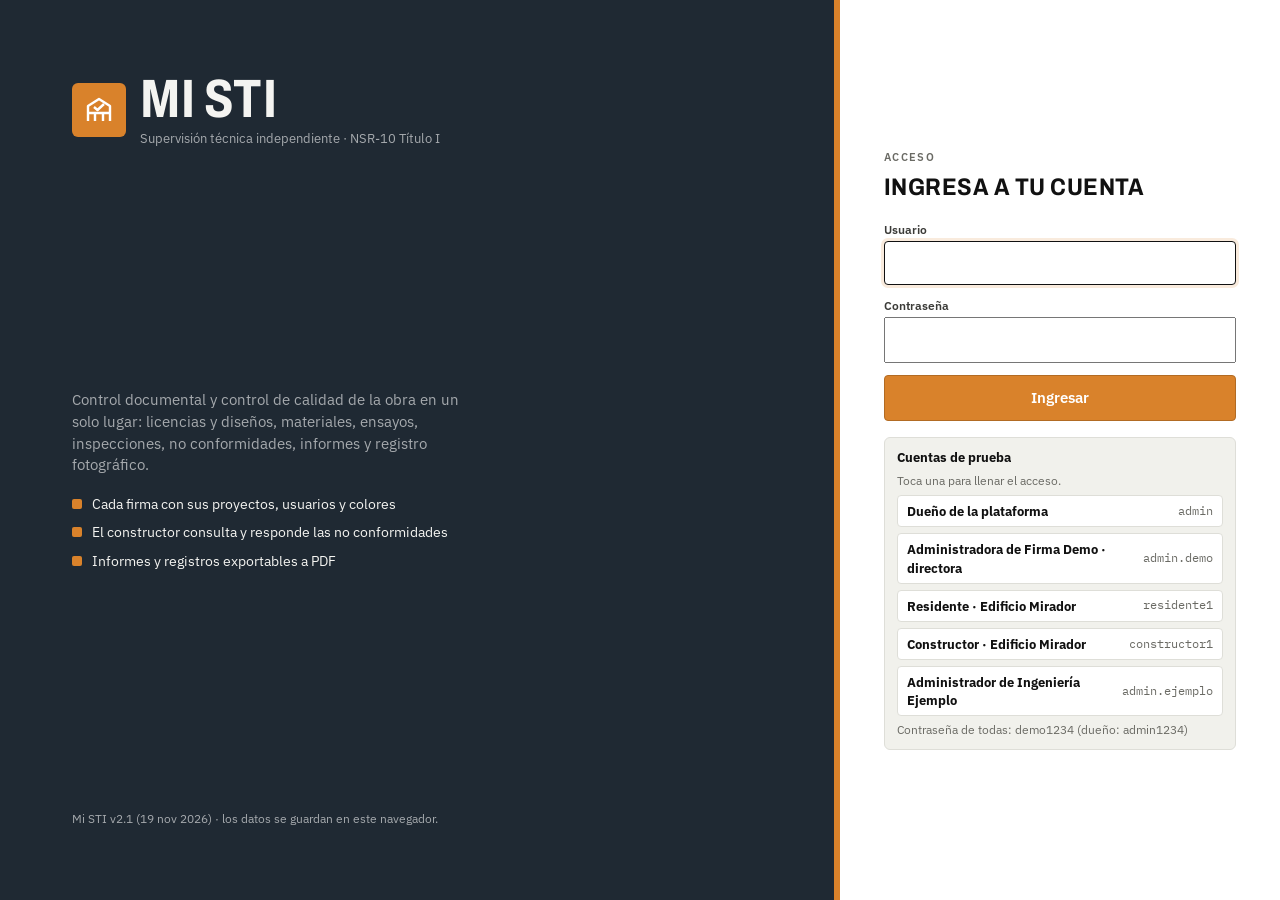
==== commit 22365d9e: "Add files via upload" ====
--- a/index.html
+++ b/index.html
@@ -9,7 +9,7 @@
 <link rel="preconnect" href="https://fonts.googleapis.com">
 <link rel="preconnect" href="https://fonts.gstatic.com" crossorigin>
 <link rel="stylesheet" href="https://fonts.googleapis.com/css2?family=Archivo:wdth,wght@75..100,500..800&family=IBM+Plex+Sans:wght@400;500;600;700&family=IBM+Plex+Mono:wght@400;500&display=swap">
-<link rel="stylesheet" href="css/app.css?v=2.0">
+<link rel="stylesheet" href="css/app.css?v=2.1">
 </head>
 <body>
 <div id="loginRoot" hidden></div>
@@ -17,7 +17,7 @@
   <aside class="rail" aria-label="Módulos">
     <div class="brand"><span class="logo" id="railLogo"></span><span><b>MI STI</b><small id="railFirm"></small></span></div>
     <nav class="nav" id="nav"></nav>
-    <div class="railfoot">Mi STI v2.0 (19 nov 2026) · datos guardados en este navegador.</div>
+    <div class="railfoot">Mi STI v2.1 (19 nov 2026) · datos guardados en este navegador.</div>
   </aside>
   <div class="main">
     <header class="top">
@@ -34,11 +34,11 @@
 <div class="lightbox" id="lightbox" hidden></div>
 <div class="toast" id="toast" hidden></div>
 <noscript><p style="padding:20px">Mi STI necesita JavaScript.</p></noscript>
-<script src="js/ens-concreto.js?v=2.0"></script>
-<script src="js/ens-mamposteria.js?v=2.0"></script>
-<script src="js/datos.js?v=2.0"></script>
-<script src="js/core.js?v=2.0"></script>
-<script src="js/vistas.js?v=2.0"></script>
-<script src="js/acciones.js?v=2.0"></script>
+<script src="js/ens-concreto.js?v=2.1"></script>
+<script src="js/ens-mamposteria.js?v=2.1"></script>
+<script src="js/datos.js?v=2.1"></script>
+<script src="js/core.js?v=2.1"></script>
+<script src="js/vistas.js?v=2.1"></script>
+<script src="js/acciones.js?v=2.1"></script>
 </body>
 </html>
--- a/css/app.css
+++ b/css/app.css
@@ -347,3 +347,26 @@
 .enssum th.c,.enssum td.c{text-align:center}
 .ensaccion summary{cursor:pointer;list-style:revert}
 .ensaccion[open] summary{margin-bottom:10px}
+
+.btn.ghostdanger{color:var(--crit,#b3261e);border-color:transparent;background:transparent}
+.btn.ghostdanger:hover{border-color:var(--crit,#b3261e)}
+.sheet .sf .btn.ghostdanger,.sheet .sf .btn.danger{margin-right:auto}
+/* Revisión de contenido mínimo */
+.revitem{grid-template-columns:minmax(0,1fr)!important}
+.revitem .rt{display:flex;gap:10px;align-items:flex-start}
+.revitem .rt .nn{font-family:var(--f-mono);color:var(--ink-3);min-width:18px}
+.revitem .rt .sub{display:block;font-size:12px;color:var(--ink-3);margin-top:2px}
+.revitem .rf{display:flex;gap:6px;flex-wrap:wrap;align-items:center;padding-left:28px}
+.revitem .rf input{width:64px;padding:4px 6px;font-size:12.5px}
+.revitem .rf input.obs{flex:1;min-width:180px;width:auto}
+.revitem.r-ok{border-left:4px solid var(--good)}.revitem.r-inc{border-left:4px solid var(--warn)}.revitem.r-aus{border-left:4px solid var(--crit)}
+
+/* Gráficas y foto principal en informes */
+.paper .charts,.pdfdoc .charts{display:flex;flex-direction:column;gap:8px;margin:8px 0}
+.paper figure.chart,.pdfdoc figure.chart{margin:0;border:1px solid #d8d8d0;page-break-inside:avoid;break-inside:avoid}
+.paper figure.chart svg,.pdfdoc figure.chart svg{width:100%;height:auto;display:block}
+.paper .fotoprin,.pdfdoc .fotoprin{margin:10px 0 4px;page-break-inside:avoid}
+.paper .fotoprin img,.pdfdoc .fotoprin img{width:100%;max-height:380px;object-fit:cover;display:block;border:1px solid #d8d8d0}
+.paper .fotoprin figcaption,.pdfdoc .fotoprin figcaption{font-size:10.5px;color:#555;margin-top:3px}
+
+.fotoprin-ui{width:100%;max-height:220px;object-fit:cover;border-radius:6px;border:1px solid var(--line)}
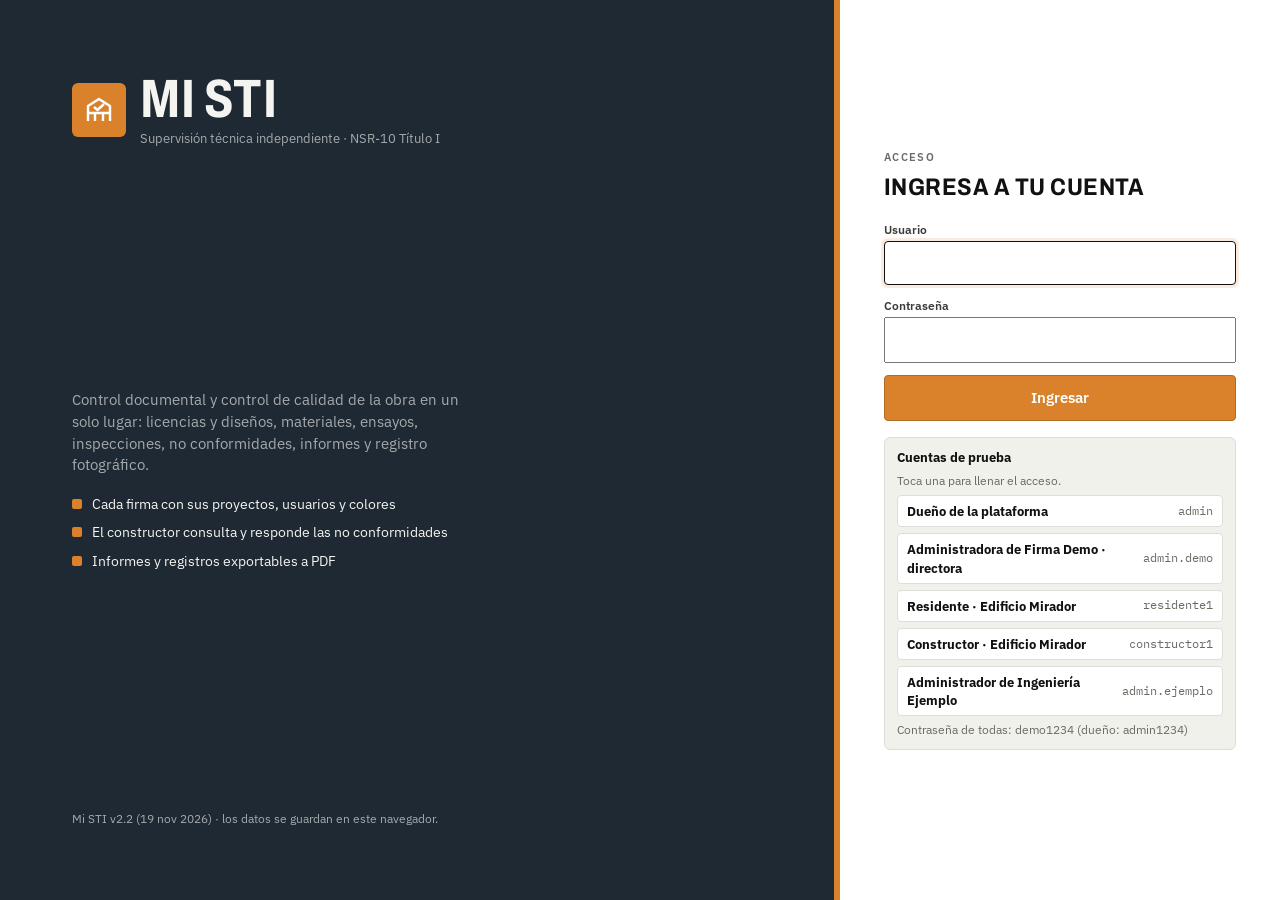
==== commit 1f180225: "Add files via upload" ====
--- a/index.html
+++ b/index.html
@@ -9,7 +9,7 @@
 <link rel="preconnect" href="https://fonts.googleapis.com">
 <link rel="preconnect" href="https://fonts.gstatic.com" crossorigin>
 <link rel="stylesheet" href="https://fonts.googleapis.com/css2?family=Archivo:wdth,wght@75..100,500..800&family=IBM+Plex+Sans:wght@400;500;600;700&family=IBM+Plex+Mono:wght@400;500&display=swap">
-<link rel="stylesheet" href="css/app.css?v=2.1">
+<link rel="stylesheet" href="css/app.css?v=2.2">
 </head>
 <body>
 <div id="loginRoot" hidden></div>
@@ -17,7 +17,7 @@
   <aside class="rail" aria-label="Módulos">
     <div class="brand"><span class="logo" id="railLogo"></span><span><b>MI STI</b><small id="railFirm"></small></span></div>
     <nav class="nav" id="nav"></nav>
-    <div class="railfoot">Mi STI v2.1 (19 nov 2026) · datos guardados en este navegador.</div>
+    <div class="railfoot">Mi STI v2.2 (19 nov 2026) · datos guardados en este navegador.</div>
   </aside>
   <div class="main">
     <header class="top">
@@ -34,11 +34,12 @@
 <div class="lightbox" id="lightbox" hidden></div>
 <div class="toast" id="toast" hidden></div>
 <noscript><p style="padding:20px">Mi STI necesita JavaScript.</p></noscript>
-<script src="js/ens-concreto.js?v=2.1"></script>
-<script src="js/ens-mamposteria.js?v=2.1"></script>
-<script src="js/datos.js?v=2.1"></script>
-<script src="js/core.js?v=2.1"></script>
-<script src="js/vistas.js?v=2.1"></script>
-<script src="js/acciones.js?v=2.1"></script>
+<script src="js/ens-concreto.js?v=2.2"></script>
+<script src="js/ens-mamposteria.js?v=2.2"></script>
+<script src="js/datos.js?v=2.2"></script>
+<script src="js/core.js?v=2.2"></script>
+<script src="js/vistas.js?v=2.2"></script>
+<script src="js/acciones.js?v=2.2"></script>
+<script src="js/concreto-obra.js?v=2.2"></script>
 </body>
 </html>
--- a/css/app.css
+++ b/css/app.css
@@ -370,3 +370,19 @@
 .paper .fotoprin figcaption,.pdfdoc .fotoprin figcaption{font-size:10.5px;color:#555;margin-top:3px}
 
 .fotoprin-ui{width:100%;max-height:220px;object-fit:cover;border-radius:6px;border:1px solid var(--line)}
+.nchint{margin:6px 0 0;font-size:12.5px;color:var(--ink-3);line-height:1.45}
+table tr.grp td{background:var(--muted-bg);font-size:12.5px;padding-top:6px;padding-bottom:6px}
+table tr.grp .btn{margin-left:8px;padding:2px 8px}
+label.inline{display:inline-flex;align-items:center;gap:6px;font-size:13px}
+label.inline select{width:auto}
+/* Concreto en obra */
+.cotable input[type=number]{width:70px;padding:4px 6px;text-align:right}
+.cotable input[type=time]{width:100px;padding:4px 6px;text-align:right}
+.cotable td,.cotable th{white-space:nowrap}
+.cotable th .sub{display:block;font-weight:400;font-size:11px;color:var(--ink-3)}
+.cotable td.cellwarn{background:#fff3c4}
+.cotable td.cellbad{background:var(--crit-bg);color:var(--crit)}
+.co-lim{grid-template-columns:repeat(4,minmax(0,1fr));margin-bottom:10px}
+@media (max-width:720px){.co-lim{grid-template-columns:repeat(2,minmax(0,1fr))}}
+.coalerts{display:flex;flex-direction:column;gap:6px;margin-top:10px}
+.coalerts .note{margin:0}
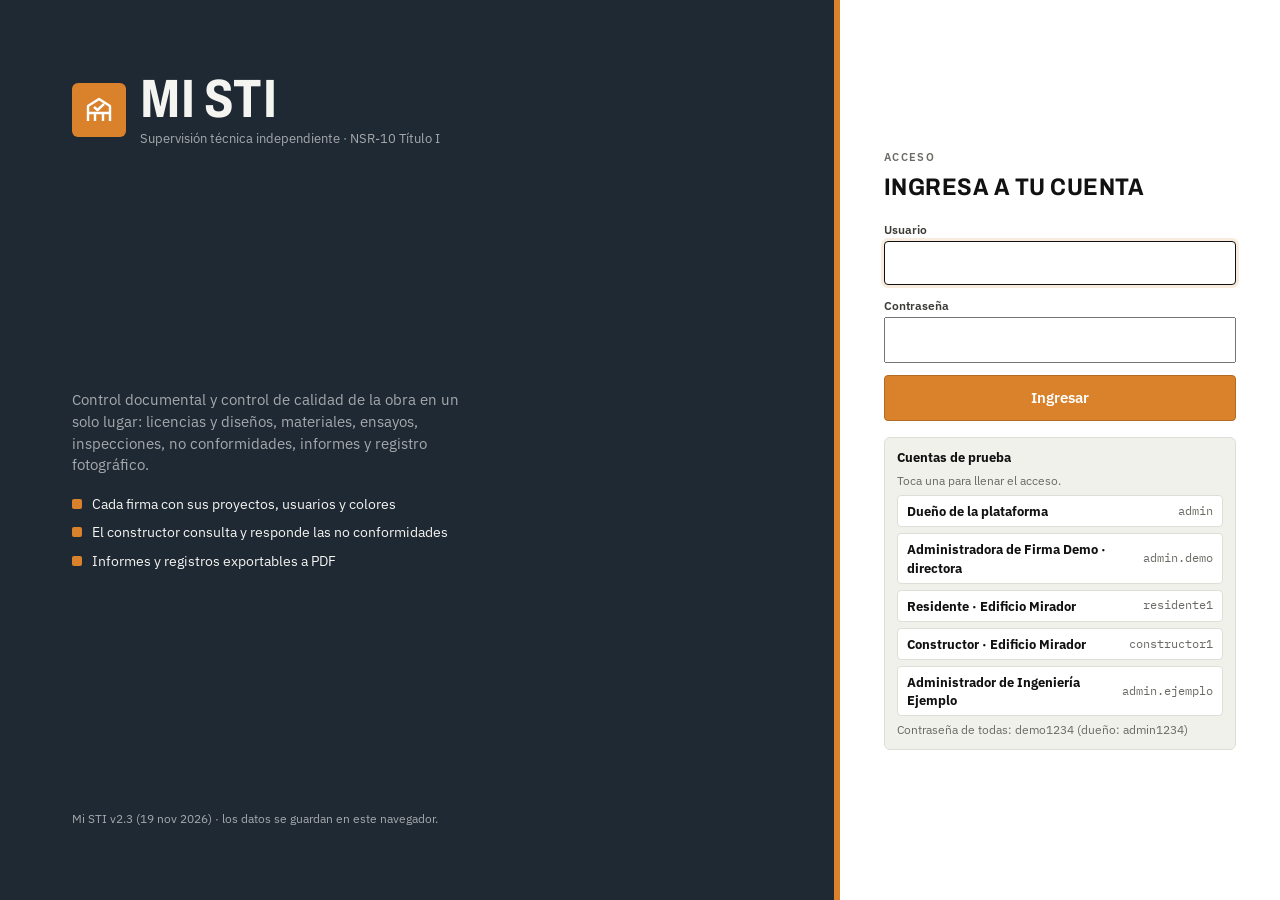
==== commit 85587e70: "Add files via upload" ====
--- a/index.html
+++ b/index.html
@@ -3,13 +3,22 @@
 <head>
 <meta charset="utf-8">
 <meta name="viewport" content="width=device-width,initial-scale=1,viewport-fit=cover">
-<title>Mi STI · Supervisión técnica independiente</title>
+<title>Mi STI</title>
 <meta name="description" content="Control documental y de calidad para la supervisión técnica independiente (NSR-10 Título I).">
-<link rel="icon" href="data:image/svg+xml,%3Csvg xmlns='http://www.w3.org/2000/svg' viewBox='0 0 32 32'%3E%3Crect width='32' height='32' rx='6' fill='%231f2933'/%3E%3Cpath d='M7 25V13l9-6 9 6v12M7 19h18' fill='none' stroke='%23d9822b' stroke-width='2.6' stroke-linejoin='round'/%3E%3C/svg%3E">
+<link rel="manifest" href="manifest.webmanifest?v=2.3">
+<link rel="icon" type="image/png" sizes="32x32" href="icons/favicon-32.png?v=2.3">
+<link rel="icon" type="image/svg+xml" href="icons/icon.svg?v=2.3">
+<link rel="apple-touch-icon" sizes="180x180" href="icons/apple-touch-icon.png?v=2.3">
+<meta name="theme-color" content="#1f2933">
+<meta name="application-name" content="Mi STI">
+<meta name="apple-mobile-web-app-title" content="Mi STI">
+<meta name="apple-mobile-web-app-capable" content="yes">
+<meta name="mobile-web-app-capable" content="yes">
+<meta name="apple-mobile-web-app-status-bar-style" content="black-translucent">
 <link rel="preconnect" href="https://fonts.googleapis.com">
 <link rel="preconnect" href="https://fonts.gstatic.com" crossorigin>
 <link rel="stylesheet" href="https://fonts.googleapis.com/css2?family=Archivo:wdth,wght@75..100,500..800&family=IBM+Plex+Sans:wght@400;500;600;700&family=IBM+Plex+Mono:wght@400;500&display=swap">
-<link rel="stylesheet" href="css/app.css?v=2.2">
+<link rel="stylesheet" href="css/app.css?v=2.3">
 </head>
 <body>
 <div id="loginRoot" hidden></div>
@@ -17,7 +26,7 @@
   <aside class="rail" aria-label="Módulos">
     <div class="brand"><span class="logo" id="railLogo"></span><span><b>MI STI</b><small id="railFirm"></small></span></div>
     <nav class="nav" id="nav"></nav>
-    <div class="railfoot">Mi STI v2.2 (19 nov 2026) · datos guardados en este navegador.</div>
+    <div class="railfoot">Mi STI v2.3 (19 nov 2026) · datos guardados en este navegador.</div>
   </aside>
   <div class="main">
     <header class="top">
@@ -34,12 +43,12 @@
 <div class="lightbox" id="lightbox" hidden></div>
 <div class="toast" id="toast" hidden></div>
 <noscript><p style="padding:20px">Mi STI necesita JavaScript.</p></noscript>
-<script src="js/ens-concreto.js?v=2.2"></script>
-<script src="js/ens-mamposteria.js?v=2.2"></script>
-<script src="js/datos.js?v=2.2"></script>
-<script src="js/core.js?v=2.2"></script>
-<script src="js/vistas.js?v=2.2"></script>
-<script src="js/acciones.js?v=2.2"></script>
-<script src="js/concreto-obra.js?v=2.2"></script>
+<script src="js/ens-concreto.js?v=2.3"></script>
+<script src="js/ens-mamposteria.js?v=2.3"></script>
+<script src="js/datos.js?v=2.3"></script>
+<script src="js/core.js?v=2.3"></script>
+<script src="js/vistas.js?v=2.3"></script>
+<script src="js/acciones.js?v=2.3"></script>
+<script src="js/concreto-obra.js?v=2.3"></script>
 </body>
 </html>
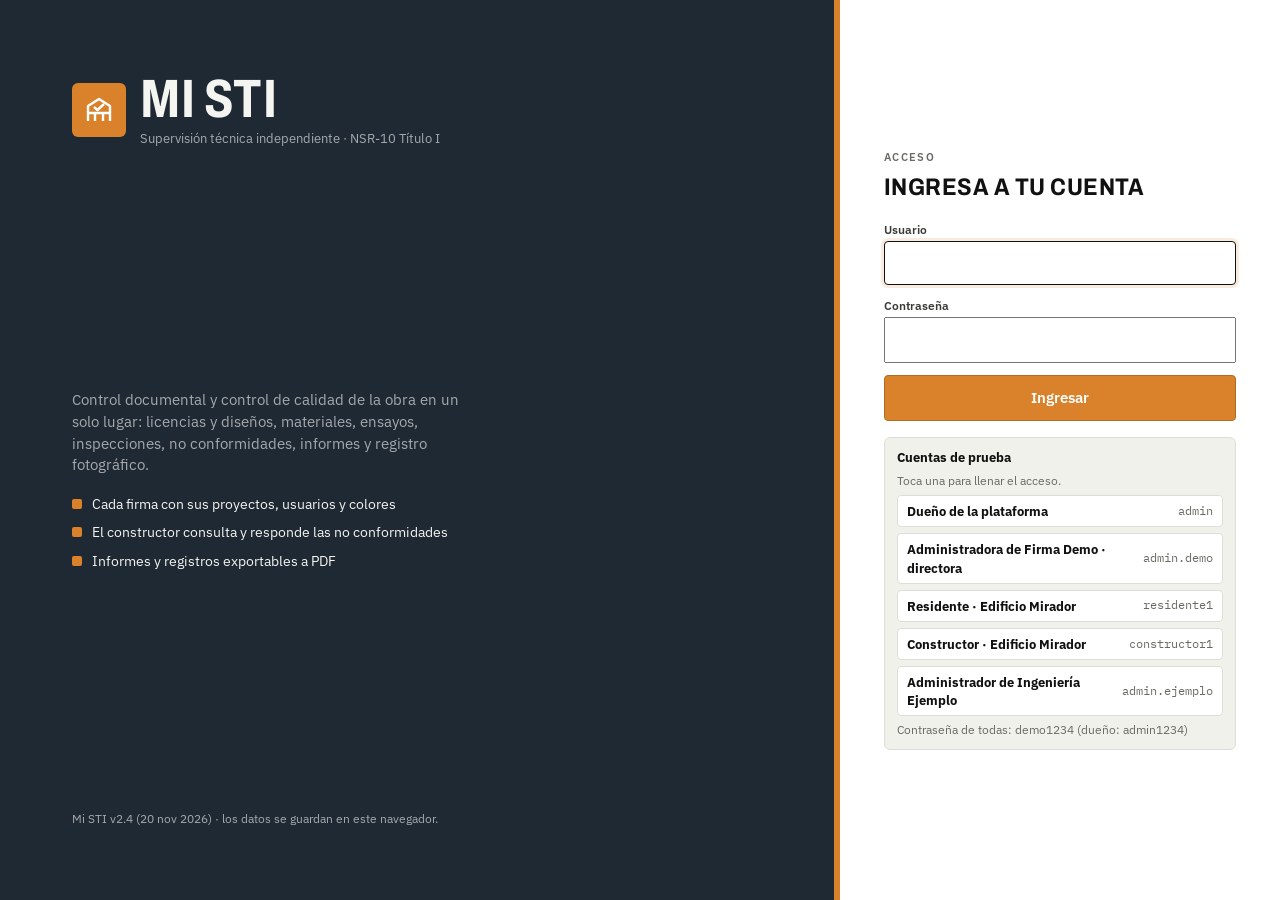
==== commit 444163d8: "Add files via upload" ====
--- a/index.html
+++ b/index.html
@@ -5,10 +5,10 @@
 <meta name="viewport" content="width=device-width,initial-scale=1,viewport-fit=cover">
 <title>Mi STI</title>
 <meta name="description" content="Control documental y de calidad para la supervisión técnica independiente (NSR-10 Título I).">
-<link rel="manifest" href="manifest.webmanifest?v=2.3">
-<link rel="icon" type="image/png" sizes="32x32" href="icons/favicon-32.png?v=2.3">
-<link rel="icon" type="image/svg+xml" href="icons/icon.svg?v=2.3">
-<link rel="apple-touch-icon" sizes="180x180" href="icons/apple-touch-icon.png?v=2.3">
+<link rel="manifest" href="manifest.webmanifest?v=2.4">
+<link rel="icon" type="image/png" sizes="32x32" href="icons/favicon-32.png?v=2.4">
+<link rel="icon" type="image/svg+xml" href="icons/icon.svg?v=2.4">
+<link rel="apple-touch-icon" sizes="180x180" href="icons/apple-touch-icon.png?v=2.4">
 <meta name="theme-color" content="#1f2933">
 <meta name="application-name" content="Mi STI">
 <meta name="apple-mobile-web-app-title" content="Mi STI">
@@ -18,7 +18,7 @@
 <link rel="preconnect" href="https://fonts.googleapis.com">
 <link rel="preconnect" href="https://fonts.gstatic.com" crossorigin>
 <link rel="stylesheet" href="https://fonts.googleapis.com/css2?family=Archivo:wdth,wght@75..100,500..800&family=IBM+Plex+Sans:wght@400;500;600;700&family=IBM+Plex+Mono:wght@400;500&display=swap">
-<link rel="stylesheet" href="css/app.css?v=2.3">
+<link rel="stylesheet" href="css/app.css?v=2.4">
 </head>
 <body>
 <div id="loginRoot" hidden></div>
@@ -26,11 +26,11 @@
   <aside class="rail" aria-label="Módulos">
     <div class="brand"><span class="logo" id="railLogo"></span><span><b>MI STI</b><small id="railFirm"></small></span></div>
     <nav class="nav" id="nav"></nav>
-    <div class="railfoot">Mi STI v2.3 (19 nov 2026) · datos guardados en este navegador.</div>
+    <div class="railfoot">Mi STI v2.4 (20 nov 2026) · datos guardados en este navegador.</div>
   </aside>
   <div class="main">
     <header class="top">
-      <div class="proj"><select id="projSel" aria-label="Proyecto"></select><span id="topSub"></span></div>
+      <div class="proj"><select id="projSel" aria-label="Proyecto"></select><span id="topSub"></span><span class="topver">Mi STI v2.4 (20 nov 2026)</span></div>
       <span class="aiBox" id="aiBox"><i></i><span>Conectando IA…</span></span>
       <div class="userbox" id="userBox"></div>
     </header>
@@ -43,12 +43,12 @@
 <div class="lightbox" id="lightbox" hidden></div>
 <div class="toast" id="toast" hidden></div>
 <noscript><p style="padding:20px">Mi STI necesita JavaScript.</p></noscript>
-<script src="js/ens-concreto.js?v=2.3"></script>
-<script src="js/ens-mamposteria.js?v=2.3"></script>
-<script src="js/datos.js?v=2.3"></script>
-<script src="js/core.js?v=2.3"></script>
-<script src="js/vistas.js?v=2.3"></script>
-<script src="js/acciones.js?v=2.3"></script>
-<script src="js/concreto-obra.js?v=2.3"></script>
+<script src="js/ens-concreto.js?v=2.4"></script>
+<script src="js/ens-mamposteria.js?v=2.4"></script>
+<script src="js/datos.js?v=2.4"></script>
+<script src="js/core.js?v=2.4"></script>
+<script src="js/vistas.js?v=2.4"></script>
+<script src="js/acciones.js?v=2.4"></script>
+<script src="js/concreto-obra.js?v=2.4"></script>
 </body>
 </html>
--- a/css/app.css
+++ b/css/app.css
@@ -241,14 +241,36 @@
 .toast{position:fixed;left:50%;transform:translateX(-50%);bottom:20px;background:var(--rail);color:var(--rail-ink);padding:10px 16px;border-radius:4px;z-index:70;max-width:calc(100% - 32px);box-shadow:var(--shadow);font-size:13.5px;font-weight:500}
 .confirm{display:flex;flex-wrap:wrap;gap:8px;align-items:center;background:var(--crit-bg);color:var(--crit);padding:9px 11px;border-radius:4px;font-size:13px}
 
-@media (max-width:860px){
-  .app{grid-template-columns:1fr}
-  .rail{position:static;height:auto;flex-direction:row;align-items:center;padding:10px 12px;gap:10px;overflow-x:auto;border-right:0;border-bottom:4px solid var(--y)}
-  .brand small,.railfoot,.nav .sep,.brand b{display:none}
-  .nav{flex-direction:row}
-  .nav button{white-space:nowrap;padding:7px 9px}
-  .nav button[aria-current="page"]{box-shadow:inset 0 -3px 0 var(--y)}
-  .top{position:static}
+/* Celular y tableta (también iPad en horizontal): menú fijo abajo, encabezado fijo arriba y franja de la barra de estado */
+.topver{display:none}
+@media (max-width:1100px),(hover:none) and (pointer:coarse){
+  :root{--navh:62px}
+  body::before{content:"";position:fixed;top:0;left:0;right:0;height:env(safe-area-inset-top,0px);background:var(--rail);z-index:40}
+  .app{grid-template-columns:1fr;padding-top:env(safe-area-inset-top,0px)}
+  .rail{position:fixed;left:0;right:0;bottom:0;top:auto;height:auto;z-index:25;flex-direction:row;align-items:stretch;gap:0;padding:0 env(safe-area-inset-right,0px) env(safe-area-inset-bottom,0px) env(safe-area-inset-left,0px);overflow:hidden;border-right:0;border-top:3px solid var(--y);box-shadow:0 -4px 14px rgba(0,0,0,.18)}
+  .brand,.railfoot,.nav .sep{display:none}
+  .nav{flex-direction:row;flex:1;gap:0;overflow-x:auto;overscroll-behavior-x:contain;-webkit-overflow-scrolling:touch;scrollbar-width:none}
+  .nav::-webkit-scrollbar{display:none}
+  .nav button{flex:1 0 auto;min-width:76px;height:var(--navh);flex-direction:column;justify-content:center;gap:3px;padding:6px 6px 5px;border-radius:0;font-size:10.5px;font-weight:600;line-height:1.1;text-align:center;white-space:nowrap;position:relative}
+  .nav button svg{width:21px;height:21px}
+  .nav button[aria-current="page"]{box-shadow:inset 0 3px 0 var(--y);background:var(--rail-active)}
+  .nav .badge{position:absolute;top:5px;left:calc(50% + 6px);margin:0;font-size:10px;padding:0 5px}
+  .main{padding-bottom:calc(var(--navh) + env(safe-area-inset-bottom,0px) + 8px)}
+  .top{position:sticky;top:env(safe-area-inset-top,0px);padding-left:max(14px,env(safe-area-inset-left,0px));padding-right:max(14px,env(safe-area-inset-right,0px));box-shadow:0 2px 8px rgba(0,0,0,.06)}
+  .topver{display:inline;font-family:var(--f-mono);font-size:10.5px;color:var(--ink-3)}
+  .toast{bottom:calc(var(--navh) + env(safe-area-inset-bottom,0px) + 14px)}
+  .sheet{top:env(safe-area-inset-top,0px);border-left:0}
+  .sheet .sf{padding-bottom:calc(12px + env(safe-area-inset-bottom,0px))}
+  .login{padding-top:env(safe-area-inset-top,0px);padding-bottom:env(safe-area-inset-bottom,0px)}
+}
+@media (max-width:620px){
+  .top{flex-wrap:nowrap;gap:8px;padding-top:8px;padding-bottom:8px}
+  .top .proj{flex:1 1 auto}
+  .top .proj select{font-size:15px;text-overflow:ellipsis;white-space:nowrap;overflow:hidden;width:100%}
+  #topSub,.top .aiBox,.userbox>span:not(.av),.userbox .btn span{display:none}
+  .userbox{gap:6px;flex:none}
+  .userbox .av{width:32px;height:32px;font-size:12px}
+  .topver{font-size:10px}
 }
 @media (prefers-reduced-motion:reduce){.spin{animation:none}}
 
